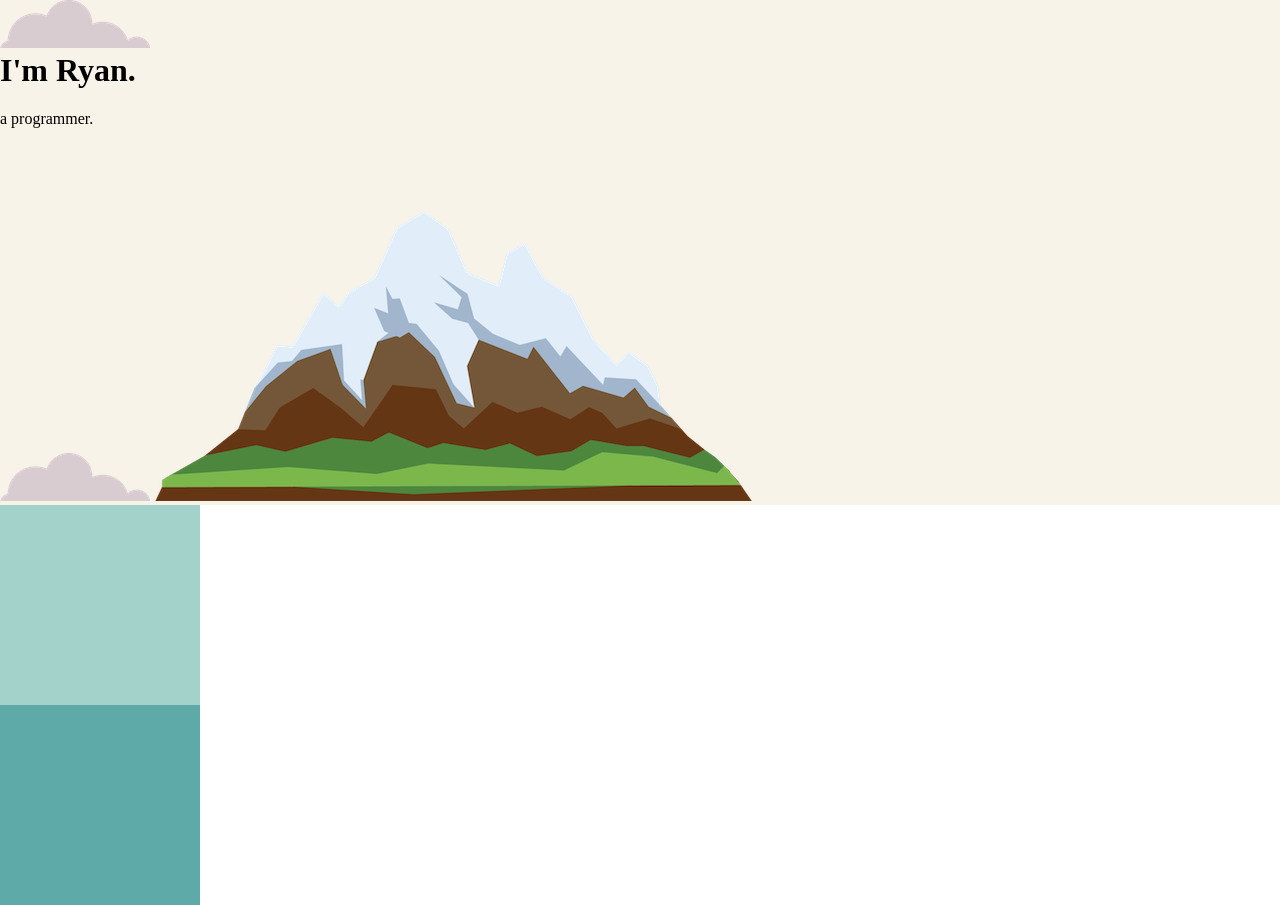
==== day_44_css_site/index.html @ f5384ce0 "Initial upload" ====
<!DOCTYPE html>
<html lang="en" dir="ltr">
  <head>
    <meta charset="utf-8">
    <title>Ryan Lonergan</title>
    <link rel="stylesheet" href="css/css_site.css">
    <link rel="icon" href="favicon.ico"
  </head>
  <body>

    <div class="top_container">
      <img src="images/cloud.png" alt="cloud image">
      <h1>I'm Ryan.</h1>
      <p>a programmer.</p>
      <img src="images/cloud.png" alt="cloud image">
      <img src="images/mountain.png" alt="mountain image">
    </div>
    <div class="middle_container">
    </div>
    <div class="bottom_container">
    </div>

  </body>
</html>
---- day_44_css_site/css/css_site.css ----
body {
  margin: 0;
}

h1 {
  margin-top: 0;
}

.top_container {
  background-color: #f7f3e9;
}

.middle_container {
  background-color: #a3d2ca;
  height: 200px;
  width: 200px;
}

.bottom_container {
  background-color: #5eaaa8;
  height: 200px;
  width: 200px;
}
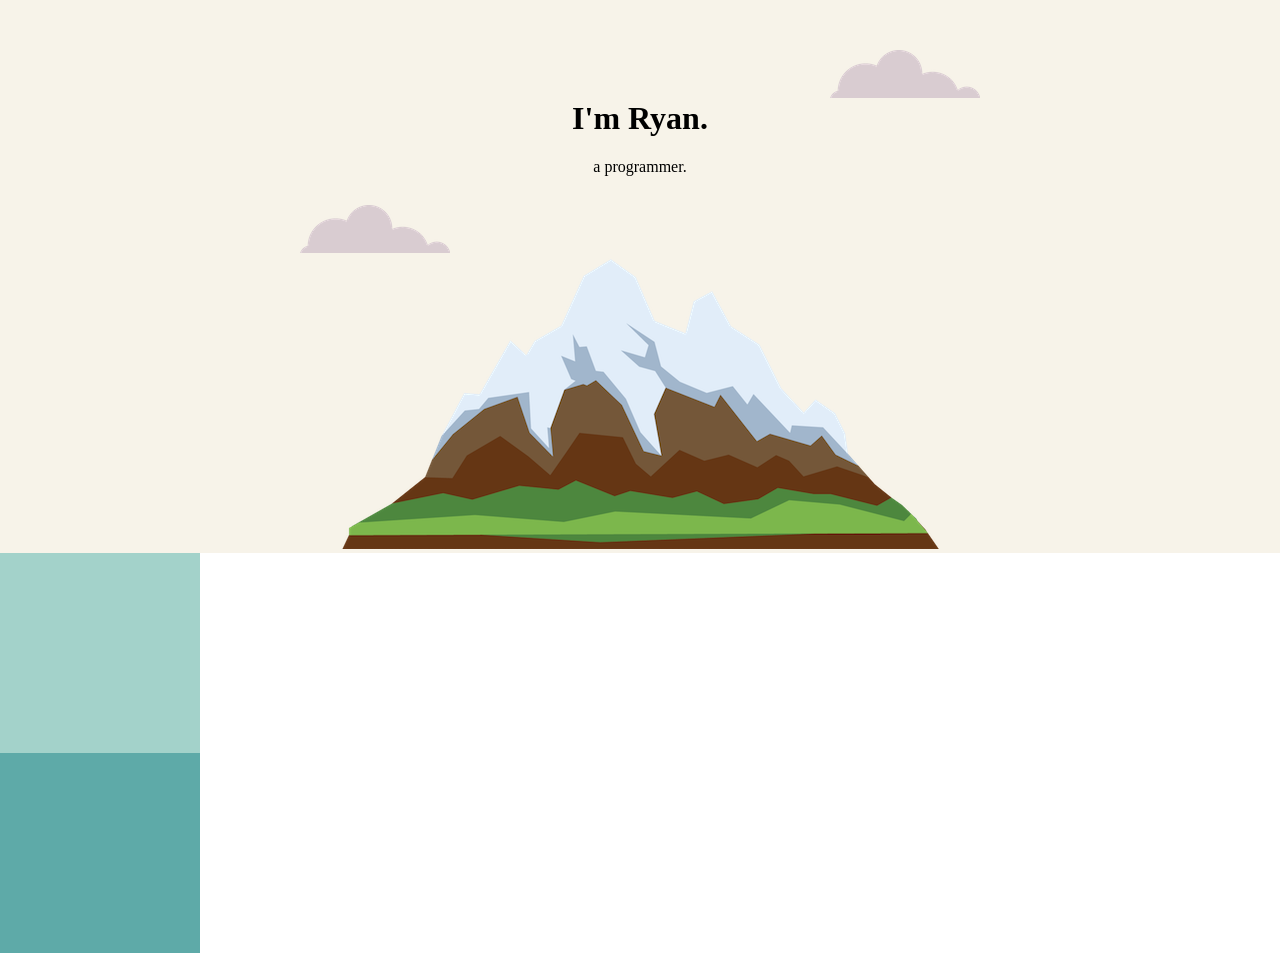
==== commit b2395301: "Added progress for the second day" ====
--- a/day_44_css_site/index.html
+++ b/day_44_css_site/index.html
@@ -9,10 +9,10 @@
   <body>
 
     <div class="top_container">
-      <img src="images/cloud.png" alt="cloud image">
+      <img class="top_cloud" src="images/cloud.png" alt="cloud image">
       <h1>I'm Ryan.</h1>
       <p>a programmer.</p>
-      <img src="images/cloud.png" alt="cloud image">
+      <img class="bottom_cloud" src="images/cloud.png" alt="cloud image">
       <img src="images/mountain.png" alt="mountain image">
     </div>
     <div class="middle_container">
--- a/day_44_css_site/css/css_site.css
+++ b/day_44_css_site/css/css_site.css
@@ -1,5 +1,6 @@
 body {
   margin: 0;
+  text-align: center;
 }
 
 h1 {
@@ -8,6 +9,8 @@
 
 .top_container {
   background-color: #f7f3e9;
+  padding-top: 100px;
+  position: relative;
 }
 
 .middle_container {
@@ -21,3 +24,15 @@
   height: 200px;
   width: 200px;
 }
+
+.top_cloud {
+  position: absolute;
+  right: 300px;
+  top: 50px;
+}
+
+.bottom_cloud {
+  bottom: 300px;
+  left: 300px;
+  position: absolute;
+}
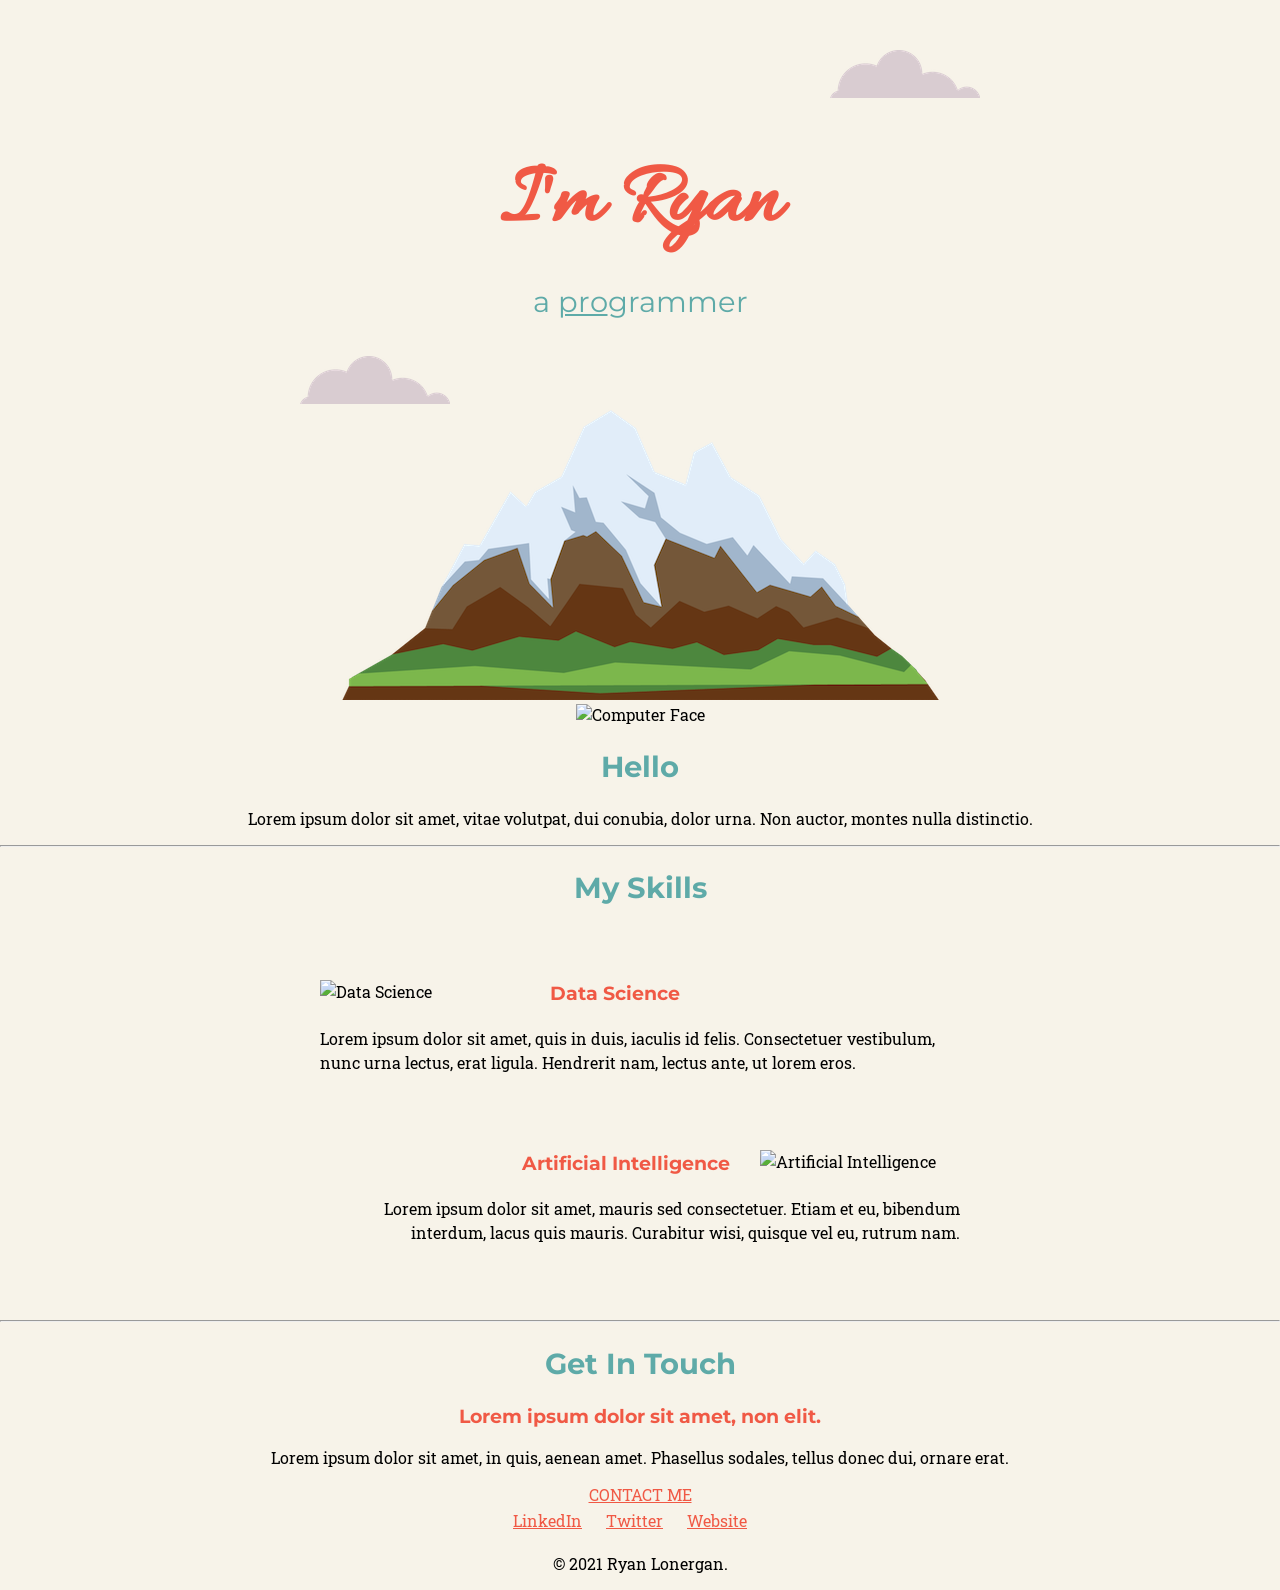
==== commit 7b831c6b: "Updated progress for day" ====
--- a/day_44_css_site/index.html
+++ b/day_44_css_site/index.html
@@ -4,20 +4,54 @@
     <meta charset="utf-8">
     <title>Ryan Lonergan</title>
     <link rel="stylesheet" href="css/css_site.css">
-    <link rel="icon" href="favicon.ico"
+    <link rel="icon" href="favicon.ico" />
+    <link rel="preconnect" href="https://fonts.gstatic.com">
+    <link href="https://fonts.googleapis.com/css2?family=Allura&family=Montserrat&family=Roboto+Slab&display=swap" rel="stylesheet">
   </head>
   <body>
 
-    <div class="top_container">
-      <img class="top_cloud" src="images/cloud.png" alt="cloud image">
-      <h1>I'm Ryan.</h1>
-      <p>a programmer.</p>
-      <img class="bottom_cloud" src="images/cloud.png" alt="cloud image">
+    <div class="top-container">
+      <img class="top-cloud" src="images/cloud.png" alt="cloud image">
+      <h1>I'm Ryan</h1>
+      <h2 style="font-weight: normal;">a <u>pro</u>grammer</h2>
+      <img class="bottom-cloud" src="images/cloud.png" alt="cloud image">
       <img src="images/mountain.png" alt="mountain image">
     </div>
-    <div class="middle_container">
+    <div class="middle-container">
+      <div class="profile">
+        <img src="images/computer.gif" alt="Computer Face" width=225px>
+        <h2>Hello</h2>
+        <p>Lorem ipsum dolor sit amet, vitae volutpat, dui conubia, dolor urna. Non auctor, montes nulla distinctio.</p>
+      </div>
+      <hr>
+      <div class="skills">
+        <h2>My Skills</h2>
+        <div class="skill-row">
+          <img class="data-image" src="images/science.png" alt="Data Science">
+          <h3>Data Science</h3>
+          <p>Lorem ipsum dolor sit amet, quis in duis, iaculis id felis. Consectetuer vestibulum, nunc urna lectus, erat ligula. Hendrerit nam, lectus ante, ut lorem eros.</p>
+        </div>
+        <div class="skill-row">
+          <img class="ai-image" src="images/artificial-intelligence.png" alt="Artificial Intelligence">
+          <h3 style="text-align: right;">Artificial Intelligence</h3>
+          <p style="text-align: right;">Lorem ipsum dolor sit amet, mauris sed consectetuer. Etiam et eu, bibendum interdum, lacus quis mauris. Curabitur wisi, quisque vel eu, rutrum nam.</p>
+        </div>
+      </div>
+      <hr style="clear: right;">
+      <div class="contact-me">
+        <h2>Get In Touch</h2>
+        <h3>Lorem ipsum dolor sit amet, non elit.</h3>
+        <p>Lorem ipsum dolor sit amet, in quis, aenean amet. Phasellus sodales, tellus donec dui, ornare erat.</p>
+        <a class="btn" href="mailto:ryanjl@uw.edu">CONTACT ME</a>
+      </div>
     </div>
-    <div class="bottom_container">
+
+
+    <div class="bottom-container">
+      <a class="footer-link" href="https://www.linkedin.com/">LinkedIn</a>
+      <a class="footer-link" href="https://twitter.com/">Twitter</a>
+      <a class="footer-link" href="https://ryanlonergan.github.io">Website</a>
+      <p>© 2021 Ryan Lonergan.</p>
     </div>
 
   </body>
--- a/day_44_css_site/css/css_site.css
+++ b/day_44_css_site/css/css_site.css
@@ -1,38 +1,80 @@
+/* Color palette: https://colorhunt.co/palette/273948*/
+
+a {
+  color: #f05945;
+}
+
 body {
+  background-color: #f7f3e9;
+  font-family: 'Roboto Slab', serif;
   margin: 0;
   text-align: center;
 }
 
 h1 {
-  margin-top: 0;
+  color: #f05945;
+  font-family: 'Allura', cursive;
+  font-size: 5.5rem;
+  margin: 50px auto 0 auto;
 }
 
-.top_container {
-  background-color: #f7f3e9;
+h2 {
+  color: #5eaaa8;
+  font-family: 'Montserrat', sans-serif;
+  font-size: 1.8rem;
+}
+
+h3 {
+  color: #f05945;
+  font-family: 'Montserrat', sans-serif;
+}
+
+.top-container {
   padding-top: 100px;
   position: relative;
 }
 
-.middle_container {
-  background-color: #a3d2ca;
-  height: 200px;
-  width: 200px;
+.middle-container {
+  /* We made this, but never used it - not sure why, but leaving it for posterity*/
 }
 
-.bottom_container {
-  background-color: #5eaaa8;
-  height: 200px;
-  width: 200px;
+.bottom-container {
+  /* We made this, but never used it - not sure why, but leaving it for posterity*/
 }
 
-.top_cloud {
+.top-cloud {
   position: absolute;
   right: 300px;
   top: 50px;
 }
 
-.bottom_cloud {
+.bottom-cloud {
   bottom: 300px;
   left: 300px;
   position: absolute;
 }
+
+.footer-link {
+  line-height: 2;
+  margin: 20px 20px auto auto;
+}
+
+.skill-row {
+  line-height: 1.5;
+  margin: 75px auto 75px auto;
+  text-align: left;
+  width: 50%;
+}
+
+.data-image {
+  float: left;
+  margin-right: 30px;
+  width: 200px;
+}
+
+.ai-image {
+  float: right;
+  margin-bottom: 20px;
+  margin-left: 30px;
+  width: 200px;
+}
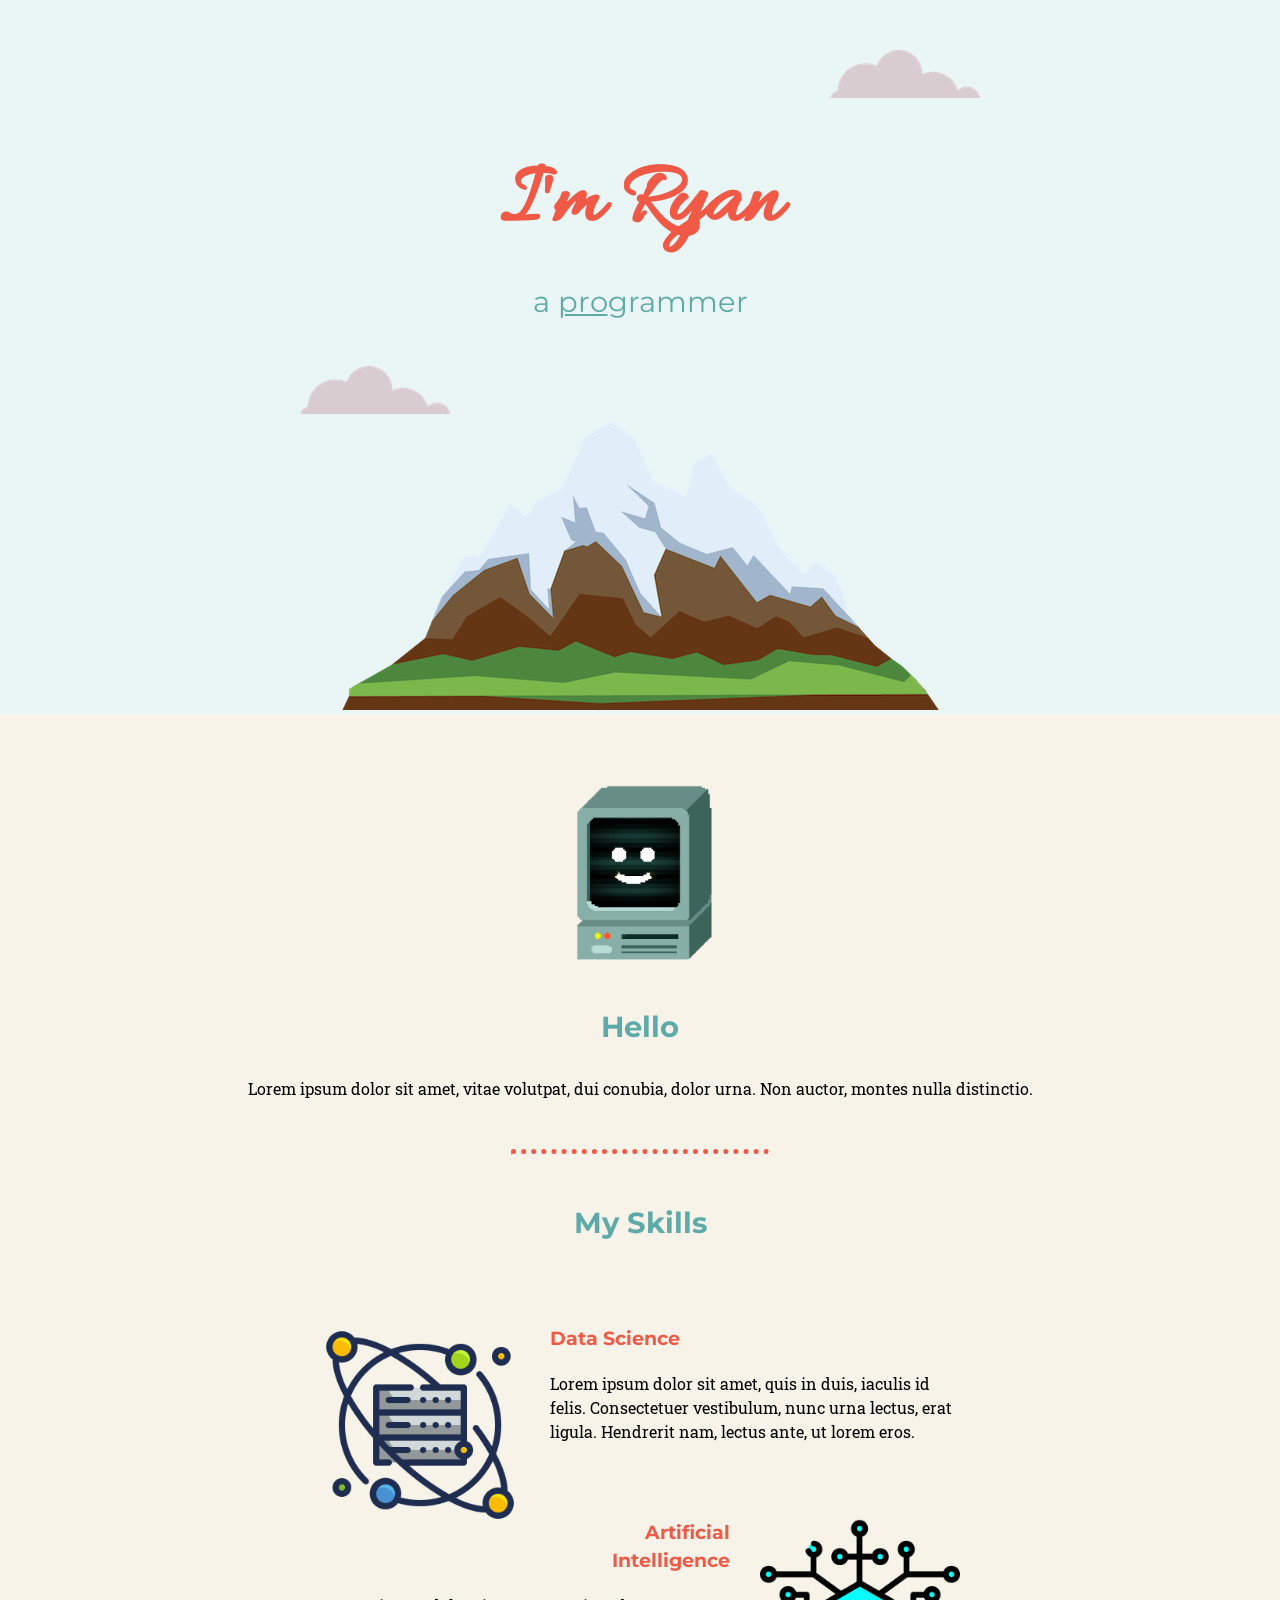
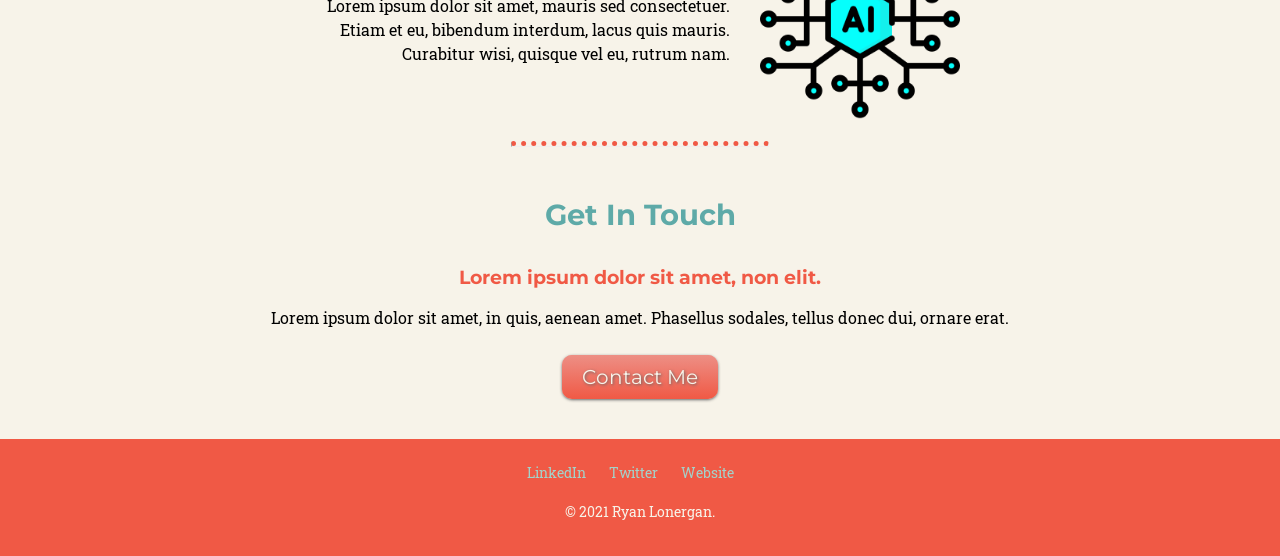
==== commit 2538f731: "Final  daily  progress update for this day" ====
--- a/day_44_css_site/index.html
+++ b/day_44_css_site/index.html
@@ -42,7 +42,8 @@
         <h2>Get In Touch</h2>
         <h3>Lorem ipsum dolor sit amet, non elit.</h3>
         <p>Lorem ipsum dolor sit amet, in quis, aenean amet. Phasellus sodales, tellus donec dui, ornare erat.</p>
-        <a class="btn" href="mailto:ryanjl@uw.edu">CONTACT ME</a>
+        <br>
+        <a class="btn" href="mailto:ryanjl@uw.edu">Contact Me</a>
       </div>
     </div>
 
--- a/day_44_css_site/css/css_site.css
+++ b/day_44_css_site/css/css_site.css
@@ -1,8 +1,4 @@
-/* Color palette: https://colorhunt.co/palette/273948*/
-
-a {
-  color: #f05945;
-}
+/* Color palette: https://colorhunt.co/palette/273948   */
 
 body {
   background-color: #f7f3e9;
@@ -22,6 +18,7 @@
   color: #5eaaa8;
   font-family: 'Montserrat', sans-serif;
   font-size: 1.8rem;
+  padding-bottom: 10px;
 }
 
 h3 {
@@ -29,17 +26,30 @@
   font-family: 'Montserrat', sans-serif;
 }
 
+
+hr {
+  border-top: 5px dotted #f05945;
+  margin: 50px auto;
+  width: 20%;
+}
+
 .top-container {
+  background-color: #EAF6F6;
   padding-top: 100px;
   position: relative;
 }
 
 .middle-container {
-  /* We made this, but never used it - not sure why, but leaving it for posterity*/
+  margin: 50px 0;
 }
 
 .bottom-container {
-  /* We made this, but never used it - not sure why, but leaving it for posterity*/
+  background-color: #f05945;
+  color: #f7f3e9;
+  font-size: 0.9rem;
+  margin-bottom: 0;
+  padding-bottom: 20px;
+  padding-top: 20px;
 }
 
 .top-cloud {
@@ -55,8 +65,17 @@
 }
 
 .footer-link {
+  color: #a3d2ca;
   line-height: 2;
   margin: 20px 20px auto auto;
+}
+
+.footer-link:link {
+  text-decoration: none;
+}
+
+.footer-link:hover {
+  text-decoration: underline;
 }
 
 .skill-row {
@@ -78,3 +97,34 @@
   margin-left: 30px;
   width: 200px;
 }
+
+.btn {
+  background: #ed8f85;
+  background-image: -webkit-linear-gradient(top, #ed8f85, #f05945);
+  background-image: -moz-linear-gradient(top, #ed8f85, #f05945);
+  background-image: -ms-linear-gradient(top, #ed8f85, #f05945);
+  background-image: -o-linear-gradient(top, #ed8f85, #f05945);
+  background-image: linear-gradient(to bottom, #ed8f85, #f05945);
+  -moz-border-radius: 10;
+  -webkit-border-radius: 10;
+  border-radius: 10px;
+  -moz-box-shadow: 0 1px 3px #666666;
+  -webkit-box-shadow: 0 1px 3px #666666;
+  box-shadow: 0 1px 3px #666666;
+  color: #f7f3e9;
+  font-family: 'Montserrat', sans-serif;
+  font-size: 20px;
+  padding: 10px 20px 10px 20px;
+  text-decoration: none;
+  text-shadow: 1px 1px 3px #666666;
+}
+
+.btn:hover {
+  background: #f05945;
+  background-image: linear-gradient(to bottom, #f05945, #ed8f85);
+  background-image: -webkit-linear-gradient(top, #f05945, #ed8f85);
+  background-image: -moz-linear-gradient(top, #f05945, #ed8f85);
+  background-image: -ms-linear-gradient(top, #f05945, #ed8f85);
+  background-image: -o-linear-gradient(top, #f05945, #ed8f85);
+  text-decoration: none;
+}
